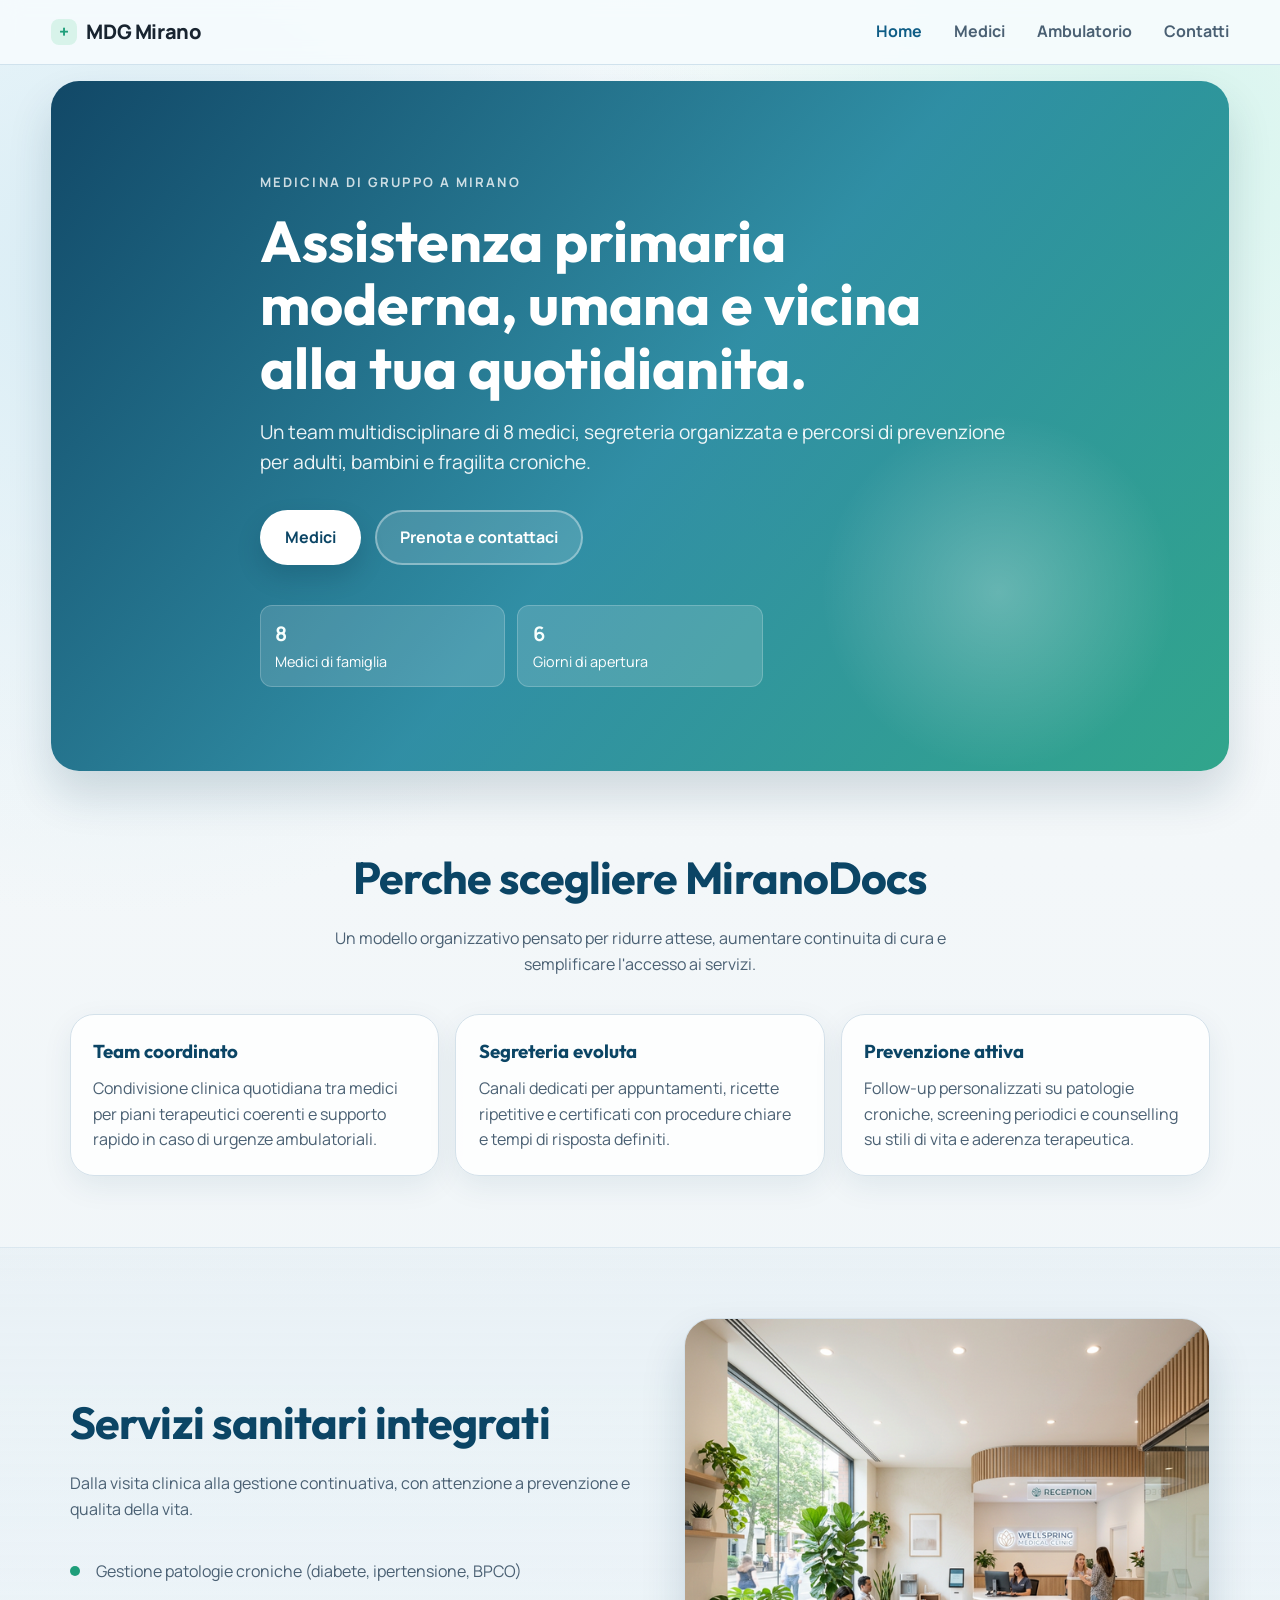
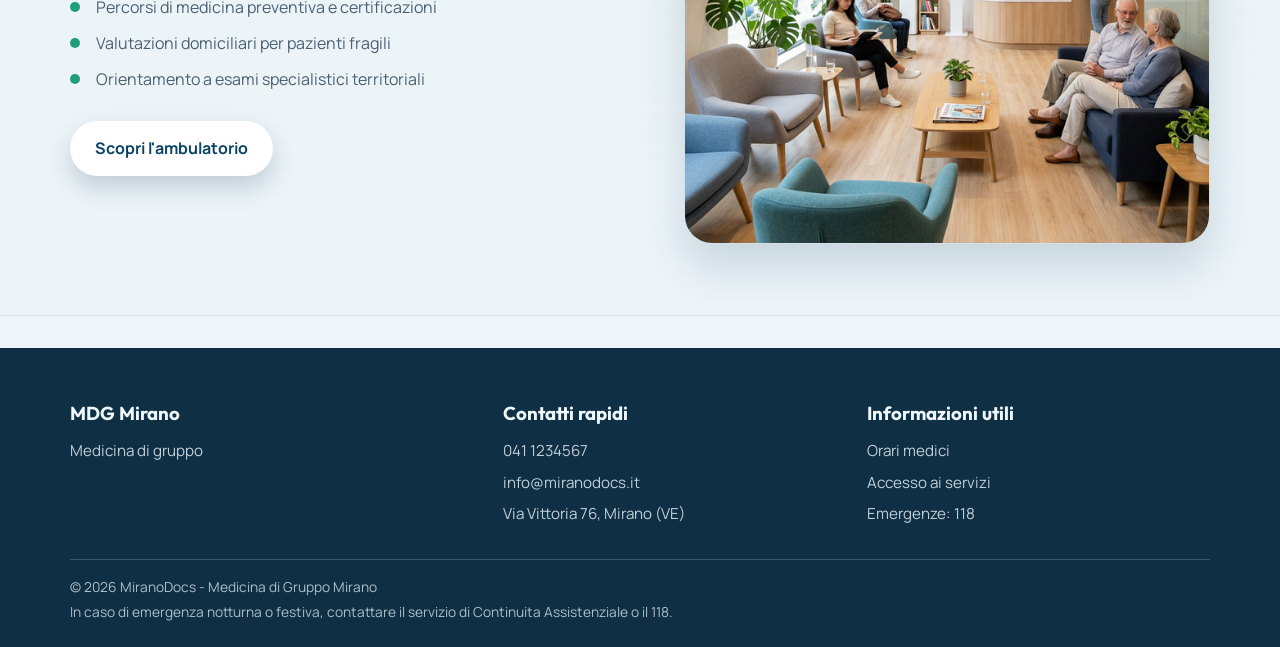
==== index.html @ ed3e9e65 "miranodocs" ====
<!DOCTYPE html>
<html lang="it">

<head>
    <meta charset="UTF-8">
    <meta name="viewport" content="width=device-width, initial-scale=1.0">
    <title>MiranoDocs | Medicina di Gruppo a Mirano</title>
    <meta name="description"
        content="MiranoDocs: medicina di gruppo a Mirano con 8 medici, segreteria dedicata, servizi integrati e percorsi di prevenzione per tutta la famiglia.">
    <link rel="stylesheet" href="style.css">
    <link rel="preconnect" href="https://fonts.googleapis.com">
    <link rel="preconnect" href="https://fonts.gstatic.com" crossorigin>
    <link href="https://fonts.googleapis.com/css2?family=Manrope:wght@400;500;600;700;800&family=Outfit:wght@500;600;700&display=swap"
        rel="stylesheet">
</head>

<body>
    <header id="header-placeholder"></header>

    <main>
        <section class="hero hero-home">
            <div class="container hero-content">
                <p class="eyebrow">Medicina di gruppo a Mirano</p>
                <h1>Assistenza primaria moderna, umana e vicina alla tua quotidianita.</h1>
                <p class="lead">Un team multidisciplinare di 8 medici, segreteria organizzata e percorsi di prevenzione
                    per adulti, bambini e fragilita croniche.</p>
                <div class="hero-actions">
                    <a href="medici.html" class="btn btn-primary">Medici</a>
                    <a href="contatti.html" class="btn btn-secondary">Prenota e contattaci</a>
                </div>
                <ul class="hero-metrics" aria-label="Dati principali MiranoDocs">
                    <li><strong>8</strong> Medici di famiglia</li>
                    <li><strong>6</strong> Giorni di apertura</li>
                </ul>
            </div>
        </section>

        <section class="section">
            <div class="container">
                <h2 class="section-title">Perche scegliere MiranoDocs</h2>
                <p class="section-subtitle">Un modello organizzativo pensato per ridurre attese, aumentare continuita di cura
                    e semplificare l'accesso ai servizi.</p>
                <div class="feature-grid">
                    <article class="surface-card">
                        <h3>Team coordinato</h3>
                        <p>Condivisione clinica quotidiana tra medici per piani terapeutici coerenti e supporto rapido in
                            caso di urgenze ambulatoriali.</p>
                    </article>
                    <article class="surface-card">
                        <h3>Segreteria evoluta</h3>
                        <p>Canali dedicati per appuntamenti, ricette ripetitive e certificati con procedure chiare e tempi
                            di risposta definiti.</p>
                    </article>
                    <article class="surface-card">
                        <h3>Prevenzione attiva</h3>
                        <p>Follow-up personalizzati su patologie croniche, screening periodici e counselling su stili di
                            vita e aderenza terapeutica.</p>
                    </article>
                </div>
            </div>
        </section>

        <section class="section section-alt">
            <div class="container split-layout">
                <div>
                    <h2 class="section-title left">Servizi sanitari integrati</h2>
                    <p class="section-subtitle left">Dalla visita clinica alla gestione continuativa, con attenzione a
                        prevenzione e qualita della vita.</p>
                    <ul class="check-list">
                        <li>Gestione patologie croniche (diabete, ipertensione, BPCO)</li>
                        <li>Percorsi di medicina preventiva e certificazioni</li>
                        <li>Valutazioni domiciliari per pazienti fragili</li>
                        <li>Orientamento a esami specialistici territoriali</li>
                    </ul>
                    <a href="ambulatorio.html" class="btn btn-primary">Scopri l'ambulatorio</a>
                </div>
                <figure class="media-card">
                    <img src="images/reception.png" alt="Area reception dell'ambulatorio MiranoDocs" loading="lazy">
                </figure>
            </div>
        </section>

    </main>

    <footer id="footer-placeholder"></footer>

    <script src="script.js"></script>
</body>

</html>
---- style.css ----
:root {
    --bg: #f3f7f9;
    --bg-strong: #e6eef2;
    --text: #182430;
    --text-muted: #4a6073;
    --brand: #0f5d86;
    --brand-strong: #0b4565;
    --accent: #1e9e7a;
    --accent-soft: #d8f3ea;
    --white: #ffffff;
    --stroke: #d4e1ea;
    --radius-md: 14px;
    --radius-lg: 24px;
    --shadow-sm: 0 10px 30px rgba(13, 60, 88, 0.08);
    --shadow-lg: 0 24px 44px rgba(10, 53, 79, 0.16);
}

* {
    margin: 0;
    padding: 0;
    box-sizing: border-box;
}

html,
body {
    width: 100%;
}

body {
    font-family: "Manrope", sans-serif;
    color: var(--text);
    background:
        radial-gradient(circle at 8% 12%, #d9edf5 0%, transparent 28%),
        radial-gradient(circle at 92% 6%, #d8f5ee 0%, transparent 24%),
        linear-gradient(180deg, #f7fbfd 0%, var(--bg) 38%, #edf4f8 100%);
    line-height: 1.6;
    overflow-x: hidden;
}

img {
    display: block;
    max-width: 100%;
}

a {
    color: inherit;
}

main {
    min-height: 70vh;
}

.container {
    width: min(1140px, 92%);
    margin-inline: auto;
}

header {
    position: sticky;
    top: 0;
    z-index: 120;
    display: flex;
    align-items: center;
    justify-content: space-between;
    padding: 1rem 4%;
    background: rgba(246, 251, 253, 0.92);
    backdrop-filter: blur(10px);
    border-bottom: 1px solid rgba(205, 223, 235, 0.9);
}

.logo {
    display: inline-flex;
    align-items: center;
    gap: 0.6rem;
    text-decoration: none;
    font-weight: 800;
    font-size: 1.25rem;
    letter-spacing: -0.02em;
}

.logo-mark {
    width: 1.6rem;
    height: 1.6rem;
    border-radius: 8px;
    display: inline-flex;
    align-items: center;
    justify-content: center;
    background: var(--accent-soft);
    color: var(--accent);
    font-size: 1.1rem;
    line-height: 1;
}

nav ul {
    display: flex;
    align-items: center;
    list-style: none;
    gap: 2rem;
}

nav a {
    text-decoration: none;
    font-weight: 700;
    color: var(--text-muted);
    transition: color 0.25s ease;
}

nav a:hover,
nav a:focus-visible,
nav a.active {
    color: var(--brand);
}

.hamburger {
    display: none;
    border: 0;
    background: transparent;
    cursor: pointer;
    flex-direction: column;
    gap: 5px;
    padding: 0.4rem;
}

.hamburger span {
    display: block;
    width: 24px;
    height: 3px;
    border-radius: 99px;
    background: var(--brand-strong);
    transition: transform 0.25s ease, opacity 0.25s ease;
}

.hamburger.active span:nth-child(1) {
    transform: translateY(8px) rotate(45deg);
}

.hamburger.active span:nth-child(2) {
    opacity: 0;
}

.hamburger.active span:nth-child(3) {
    transform: translateY(-8px) rotate(-45deg);
}

.hero {
    position: relative;
    isolation: isolate;
    padding: 6.5rem 0 5.25rem;
}

.hero::before {
    content: "";
    position: absolute;
    inset: 1rem 4% 0;
    border-radius: 28px;
    background: linear-gradient(130deg, rgba(9, 65, 97, 0.96) 0%, rgba(22, 128, 153, 0.88) 52%, rgba(20, 153, 123, 0.87) 100%);
    box-shadow: var(--shadow-lg);
    z-index: -1;
}

.hero-home::after {
    content: "";
    position: absolute;
    right: 8%;
    bottom: 0;
    width: clamp(220px, 28vw, 380px);
    aspect-ratio: 1 / 1;
    border-radius: 999px;
    background: radial-gradient(circle, rgba(255, 255, 255, 0.26) 0%, transparent 70%);
    z-index: -1;
}

.hero-content {
    color: var(--white);
    max-width: 760px;
}

.hero-content h1 {
    font-family: "Outfit", sans-serif;
    font-size: clamp(2rem, 5vw, 3.6rem);
    line-height: 1.1;
    margin-bottom: 1.1rem;
}

.eyebrow {
    display: inline-flex;
    margin-bottom: 1rem;
    font-size: 0.82rem;
    letter-spacing: 0.16em;
    text-transform: uppercase;
    font-weight: 700;
    color: rgba(255, 255, 255, 0.78);
}

.lead {
    max-width: 64ch;
    font-size: clamp(1rem, 1.9vw, 1.2rem);
    color: rgba(255, 255, 255, 0.92);
}

.hero-actions {
    display: flex;
    flex-wrap: wrap;
    gap: 0.85rem;
    margin-top: 2rem;
}

.btn {
    text-decoration: none;
    display: inline-flex;
    align-items: center;
    justify-content: center;
    border-radius: 999px;
    padding: 0.78rem 1.45rem;
    font-weight: 700;
    border: 2px solid transparent;
    transition: transform 0.25s ease, box-shadow 0.25s ease, background 0.25s ease;
}

.btn-primary {
    background: var(--white);
    color: var(--brand-strong);
    box-shadow: 0 12px 24px rgba(7, 41, 60, 0.18);
}

.btn-secondary {
    background: rgba(255, 255, 255, 0.14);
    border-color: rgba(255, 255, 255, 0.36);
    color: var(--white);
}

.btn:hover,
.btn:focus-visible {
    transform: translateY(-2px);
}

.hero-metrics {
    display: grid;
    grid-template-columns: repeat(3, minmax(0, 1fr));
    list-style: none;
    gap: 0.75rem;
    margin-top: 2.5rem;
}

.hero-metrics li {
    background: rgba(255, 255, 255, 0.14);
    border: 1px solid rgba(255, 255, 255, 0.2);
    padding: 0.8rem 0.9rem;
    border-radius: 12px;
    font-size: 0.9rem;
}

.hero-metrics strong {
    display: block;
    font-size: 1.25rem;
    color: #f7fffd;
}

.hero-inner {
    padding-bottom: 4.8rem;
}

.hero-content.compact {
    max-width: 700px;
}

.section {
    padding: 4.4rem 0;
}

.section-alt {
    background: linear-gradient(180deg, rgba(219, 233, 241, 0.35) 0%, rgba(236, 245, 250, 0.55) 100%);
    border-top: 1px solid rgba(194, 214, 227, 0.45);
    border-bottom: 1px solid rgba(194, 214, 227, 0.45);
}

.page-hero {
    padding-bottom: 2.6rem;
}

.section-title {
    font-family: "Outfit", sans-serif;
    font-size: clamp(1.8rem, 3.5vw, 2.8rem);
    color: var(--brand-strong);
    letter-spacing: -0.02em;
    margin-bottom: 0.8rem;
    text-align: center;
}

.section-title.left,
.section-subtitle.left {
    text-align: left;
}

.section-subtitle {
    max-width: 68ch;
    margin: 0 auto 2.3rem;
    text-align: center;
    color: var(--text-muted);
}

.feature-grid,
.path-grid {
    display: grid;
    grid-template-columns: repeat(3, minmax(0, 1fr));
    gap: 1rem;
}

.surface-card,
.path-card,
.access-item,
.contact-card,
.cta-strip {
    background: rgba(255, 255, 255, 0.86);
    border: 1px solid var(--stroke);
    border-radius: var(--radius-lg);
    box-shadow: var(--shadow-sm);
}

.surface-card,
.path-card,
.access-item,
.contact-card {
    padding: 1.4rem;
}

.surface-card h3,
.path-card h3,
.access-item h3 {
    font-family: "Outfit", sans-serif;
    margin-bottom: 0.55rem;
    color: var(--brand-strong);
}

.surface-card p,
.path-card p,
.access-item p,
.contact-card p {
    color: var(--text-muted);
}

.split-layout {
    display: grid;
    grid-template-columns: 1.05fr 0.95fr;
    gap: 2rem;
    align-items: center;
}

.check-list {
    list-style: none;
    margin: 1.4rem 0 1.8rem;
    display: grid;
    gap: 0.65rem;
}

.check-list li {
    position: relative;
    padding-left: 1.6rem;
    color: var(--text-muted);
}

.check-list li::before {
    content: "";
    position: absolute;
    left: 0;
    top: 0.45rem;
    width: 0.62rem;
    height: 0.62rem;
    border-radius: 99px;
    background: var(--accent);
}

.media-card {
    border-radius: 28px;
    overflow: hidden;
    border: 1px solid var(--stroke);
    box-shadow: var(--shadow-lg);
}

.media-card img {
    width: 100%;
    height: 100%;
    min-height: 320px;
    object-fit: cover;
}

.doctors-grid {
    display: grid;
    grid-template-columns: repeat(auto-fit, minmax(240px, 1fr));
    gap: 1rem;
}

.doctor-card {
    background: var(--white);
    border: 1px solid var(--stroke);
    border-radius: var(--radius-lg);
    overflow: hidden;
    box-shadow: var(--shadow-sm);
}

.doctor-card img {
    width: 100%;
    height: 270px;
    object-fit: cover;
}

.doctor-info {
    padding: 1rem;
}

.doctor-specialty {
    color: var(--brand);
    font-weight: 800;
    font-size: 0.78rem;
    letter-spacing: 0.08em;
    text-transform: uppercase;
}

.doctor-name {
    margin: 0.35rem 0 0.5rem;
    color: var(--brand-strong);
    font-family: "Outfit", sans-serif;
    font-size: 1.25rem;
}

.doctor-bio {
    color: var(--text-muted);
    margin-bottom: 0.9rem;
}

.doctor-meta {
    font-size: 0.92rem;
    margin-bottom: 0.3rem;
}

.doctor-meta a {
    color: var(--brand);
    text-decoration: none;
}

.view-hours-btn {
    margin-top: 0.85rem;
    width: 100%;
    border: 0;
    border-radius: 12px;
    padding: 0.72rem 0.9rem;
    background: var(--brand-strong);
    color: var(--white);
    font-weight: 700;
    cursor: pointer;
}

.modal {
    display: none;
    position: fixed;
    inset: 0;
    z-index: 300;
    background: rgba(11, 43, 62, 0.55);
    backdrop-filter: blur(4px);
    align-items: center;
    justify-content: center;
    padding: 1rem;
}

.modal-content {
    background: var(--white);
    border-radius: var(--radius-lg);
    border: 1px solid var(--stroke);
    width: min(560px, 100%);
    padding: 1.3rem;
    position: relative;
    box-shadow: var(--shadow-lg);
}

.modal-header h2 {
    margin: 0.2rem 0 0.35rem;
    font-family: "Outfit", sans-serif;
    color: var(--brand-strong);
}

.close-modal {
    position: absolute;
    top: 0.35rem;
    right: 0.55rem;
    border: 0;
    background: transparent;
    font-size: 2rem;
    line-height: 1;
    color: var(--text-muted);
    cursor: pointer;
}

.hours-table {
    width: 100%;
    border-collapse: collapse;
}

.hours-table td {
    padding: 0.75rem 0;
    border-bottom: 1px solid #e7eff4;
    color: var(--text-muted);
}

.hours-table td:last-child {
    text-align: right;
    color: var(--brand-strong);
    font-weight: 700;
}

.modal-hours-table {
    margin-top: 0.6rem;
}

.access-list {
    display: grid;
    grid-template-columns: repeat(2, minmax(0, 1fr));
    gap: 1rem;
}

.cta-strip {
    padding: 1.6rem;
    display: flex;
    align-items: center;
    justify-content: space-between;
    gap: 1rem;
}

.cta-strip h2 {
    font-family: "Outfit", sans-serif;
    color: var(--brand-strong);
    margin-bottom: 0.4rem;
}

.contact-layout {
    display: grid;
    grid-template-columns: repeat(2, minmax(0, 1fr));
    gap: 1rem;
}

.contact-card h2 {
    font-family: "Outfit", sans-serif;
    margin-bottom: 1rem;
    color: var(--brand-strong);
}

.contact-list {
    list-style: none;
    display: grid;
    gap: 0.8rem;
}

.contact-list li {
    display: grid;
    gap: 0.24rem;
    padding-bottom: 0.78rem;
    border-bottom: 1px solid #e6eff5;
}

.contact-list li:last-child {
    border-bottom: 0;
    padding-bottom: 0;
}

.contact-list strong {
    color: var(--brand-strong);
}

.contact-list a {
    color: var(--brand);
    text-decoration: none;
}

.helper-text {
    color: var(--text-muted);
    font-size: 0.9rem;
    margin-top: 0.8rem;
}

.map-wrap {
    border-radius: 28px;
    overflow: hidden;
    border: 1px solid var(--stroke);
    box-shadow: var(--shadow-lg);
    min-height: 360px;
}

.map-wrap iframe {
    width: 100%;
    min-height: 360px;
    border: 0;
}

footer {
    background: #0e2f44;
    color: #eef7fc;
    padding: 3.2rem 0 1.5rem;
    margin-top: 2rem;
}

.footer-content {
    display: grid;
    grid-template-columns: 1.2fr 1fr 1fr;
    gap: 1.3rem;
}

.footer-content h3 {
    font-family: "Outfit", sans-serif;
    margin-bottom: 0.65rem;
}

.footer-content p,
.footer-content li {
    color: rgba(238, 247, 252, 0.8);
    font-size: 0.95rem;
}

.footer-content ul {
    list-style: none;
    display: grid;
    gap: 0.45rem;
}

.footer-content a {
    text-decoration: none;
}

.footer-bottom {
    width: min(1140px, 92%);
    margin: 2rem auto 0;
    padding-top: 1rem;
    border-top: 1px solid rgba(233, 245, 251, 0.2);
    font-size: 0.86rem;
    color: rgba(233, 245, 251, 0.72);
    display: grid;
    gap: 0.22rem;
}

:focus-visible {
    outline: 3px solid rgba(30, 158, 122, 0.55);
    outline-offset: 2px;
}

@media (max-width: 1024px) {
    nav ul {
        position: fixed;
        top: 60px;
        left: 0;
        right: 0;
        width: 100%;
        max-height: 0;
        overflow: hidden;
        opacity: 0;
        transform: translateY(-14px);
        pointer-events: none;
        background: #f7fcff;
        border-bottom: 1px solid #d0e3ef;
        flex-direction: column;
        align-items: flex-start;
        padding: 0 1.4rem;
        gap: 1.2rem;
        transition: max-height 0.25s ease, opacity 0.2s ease, transform 0.2s ease;
        z-index: 150;
    }

    nav ul.active {
        max-height: 70vh;
        padding: 1rem 1.4rem 1.4rem;
        opacity: 1;
        transform: translateY(0);
        pointer-events: auto;
    }

    .hamburger {
        display: inline-flex;
        margin-left: auto;
        z-index: 170;
    }

    .feature-grid,
    .path-grid,
    .access-list,
    .contact-layout {
        grid-template-columns: repeat(2, minmax(0, 1fr));
    }

    .split-layout,
    .footer-content {
        grid-template-columns: 1fr;
    }

    .hero-metrics {
        grid-template-columns: repeat(3, minmax(0, 1fr));
    }
}

@media (max-width: 760px) {
    header {
        padding-inline: 5%;
    }

    .hero {
        padding: 2rem 1rem
    }

    .hero::before {
        inset: 0.6rem 3.6% 0;
        border-radius: 20px;
    }

    .hero-content {
        padding-inline: 0.35rem;
    }

    .hero-actions {
        width: 100%;
    }

    .btn {
        width: 100%;
    }

    .hero-metrics,
    .feature-grid,
    .path-grid,
    .access-list,
    .contact-layout {
        grid-template-columns: 1fr;
    }

    .section {
        padding: 3.4rem 0;
    }

    .cta-strip {
        flex-direction: column;
        align-items: flex-start;
    }

    .doctor-card img {
        height: 240px;
    }

    .hours-table td {
        font-size: 0.92rem;
    }

    .hours-table td:last-child {
        width: 46%;
    }
}
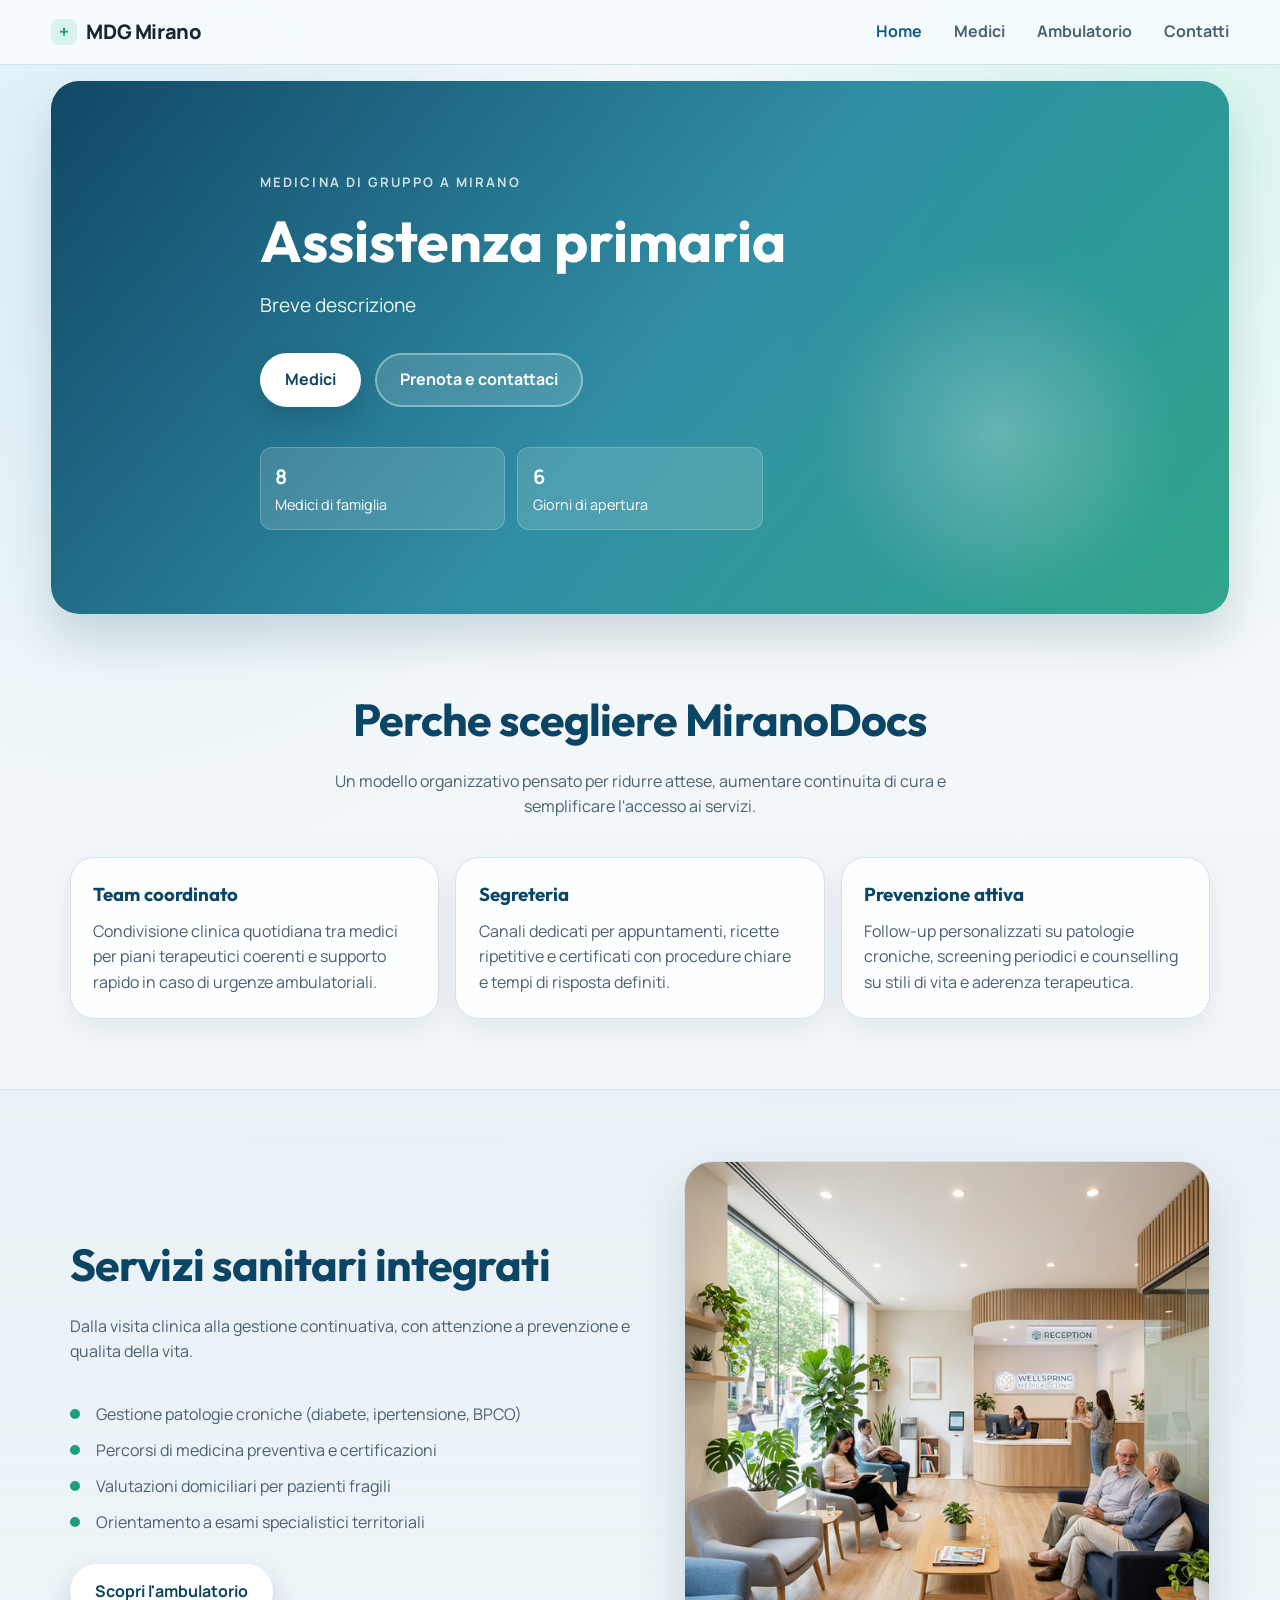
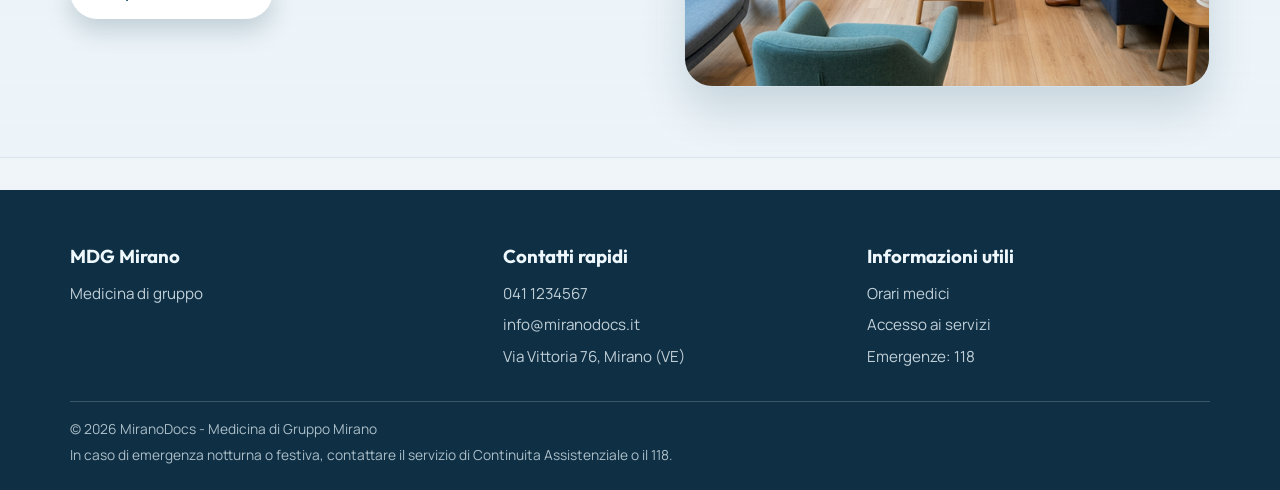
==== commit b810a3a3: "Update" ====
--- a/index.html
+++ b/index.html
@@ -21,9 +21,8 @@
         <section class="hero hero-home">
             <div class="container hero-content">
                 <p class="eyebrow">Medicina di gruppo a Mirano</p>
-                <h1>Assistenza primaria moderna, umana e vicina alla tua quotidianita.</h1>
-                <p class="lead">Un team multidisciplinare di 8 medici, segreteria organizzata e percorsi di prevenzione
-                    per adulti, bambini e fragilita croniche.</p>
+                <h1>Assistenza primaria</h1>
+                <p class="lead">Breve descrizione</p>
                 <div class="hero-actions">
                     <a href="medici.html" class="btn btn-primary">Medici</a>
                     <a href="contatti.html" class="btn btn-secondary">Prenota e contattaci</a>
@@ -47,7 +46,7 @@
                             caso di urgenze ambulatoriali.</p>
                     </article>
                     <article class="surface-card">
-                        <h3>Segreteria evoluta</h3>
+                        <h3>Segreteria</h3>
                         <p>Canali dedicati per appuntamenti, ricette ripetitive e certificati con procedure chiare e tempi
                             di risposta definiti.</p>
                     </article>
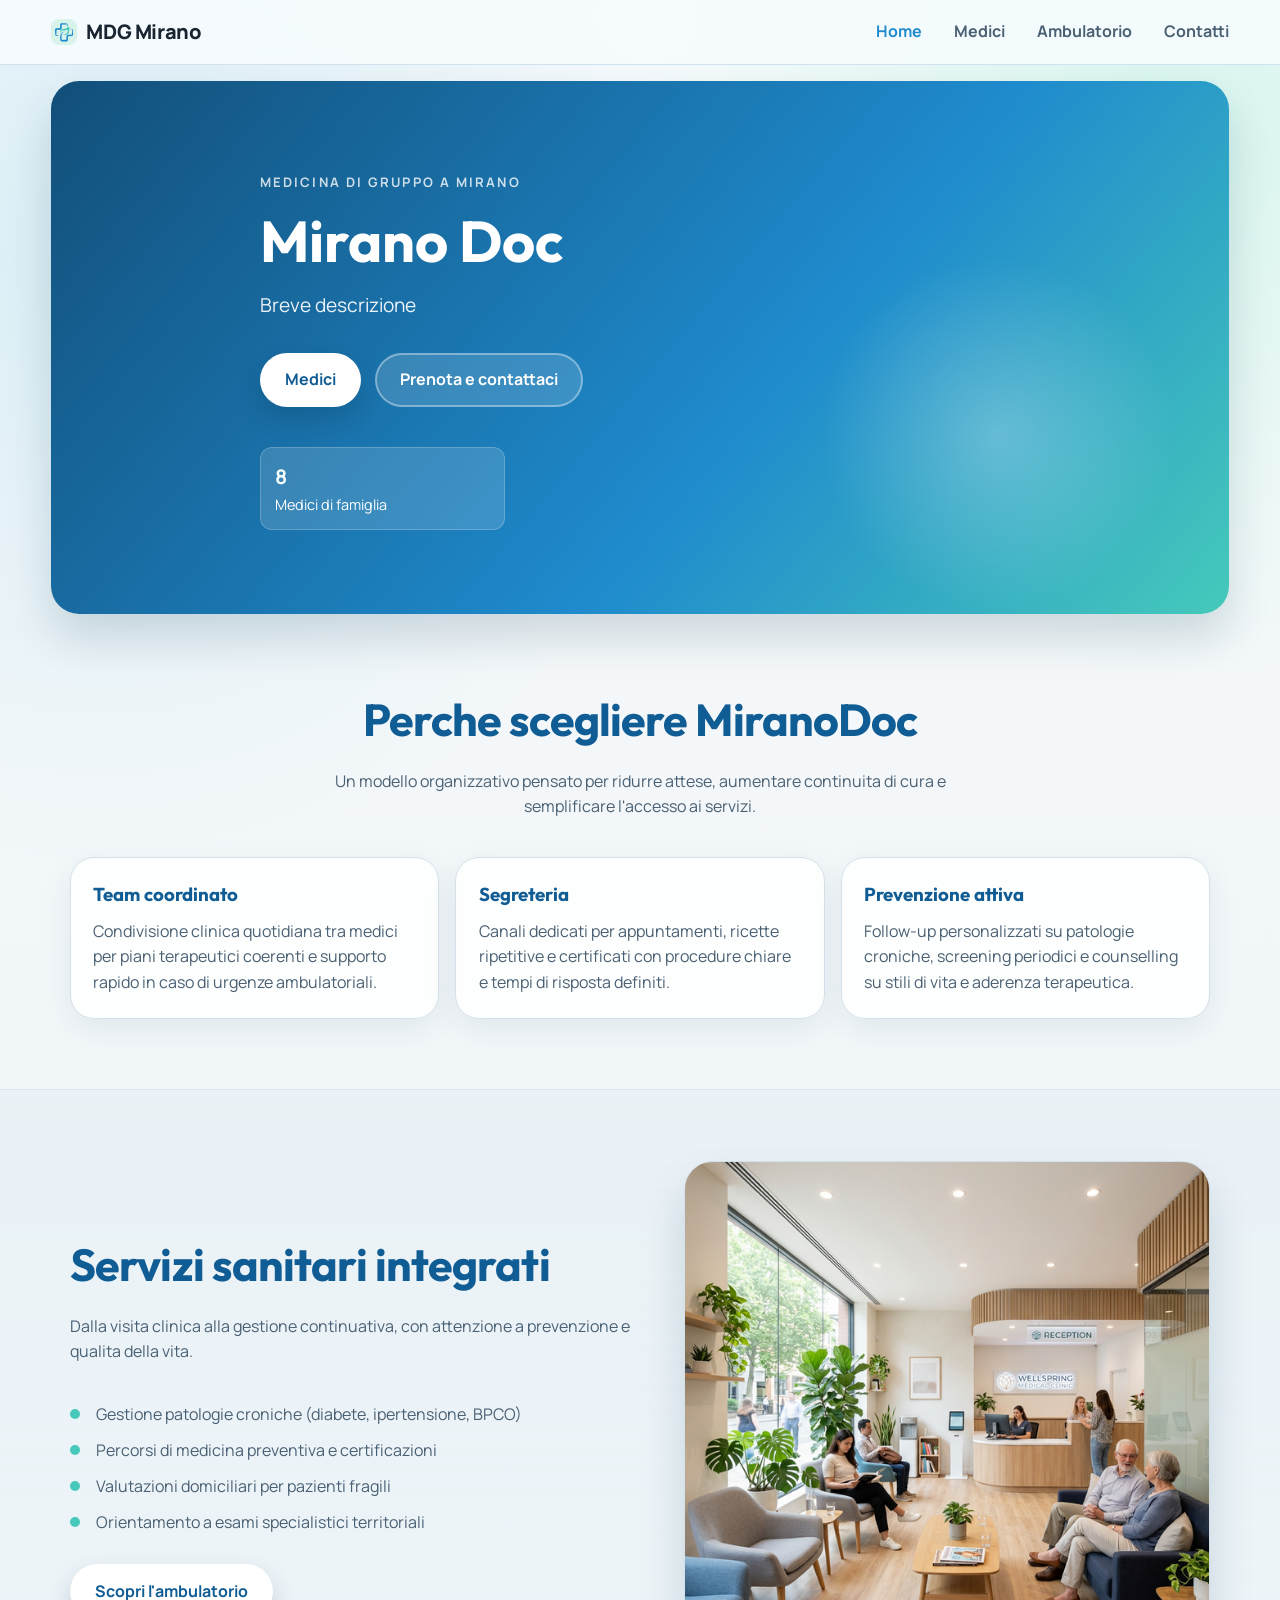
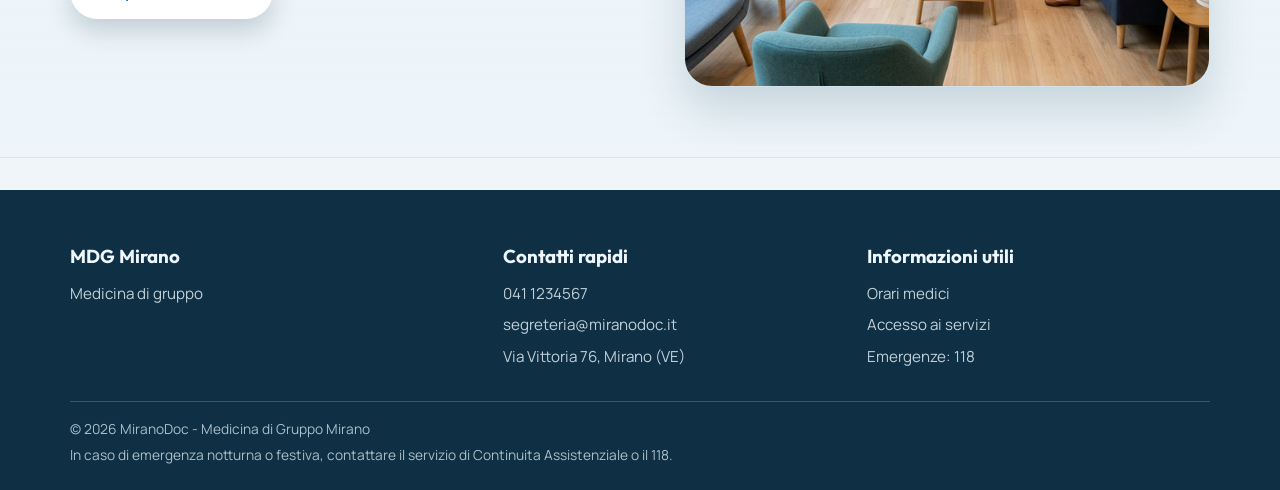
==== commit cfd9b6b1: "Mod" ====
--- a/index.html
+++ b/index.html
@@ -4,9 +4,8 @@
 <head>
     <meta charset="UTF-8">
     <meta name="viewport" content="width=device-width, initial-scale=1.0">
-    <title>MiranoDocs | Medicina di Gruppo a Mirano</title>
-    <meta name="description"
-        content="MiranoDocs: medicina di gruppo a Mirano con 8 medici, segreteria dedicata, servizi integrati e percorsi di prevenzione per tutta la famiglia.">
+    <title>MiranoDoc</title>
+    <link rel="shortcut icon" href="images/icon.png" type="image/x-icon">
     <link rel="stylesheet" href="style.css">
     <link rel="preconnect" href="https://fonts.googleapis.com">
     <link rel="preconnect" href="https://fonts.gstatic.com" crossorigin>
@@ -21,22 +20,21 @@
         <section class="hero hero-home">
             <div class="container hero-content">
                 <p class="eyebrow">Medicina di gruppo a Mirano</p>
-                <h1>Assistenza primaria</h1>
+                <h1>Mirano Doc</h1>
                 <p class="lead">Breve descrizione</p>
                 <div class="hero-actions">
                     <a href="medici.html" class="btn btn-primary">Medici</a>
                     <a href="contatti.html" class="btn btn-secondary">Prenota e contattaci</a>
                 </div>
-                <ul class="hero-metrics" aria-label="Dati principali MiranoDocs">
+                <ul class="hero-metrics" aria-label="Dati principali MiranoDoc">
                     <li><strong>8</strong> Medici di famiglia</li>
-                    <li><strong>6</strong> Giorni di apertura</li>
                 </ul>
             </div>
         </section>
 
         <section class="section">
             <div class="container">
-                <h2 class="section-title">Perche scegliere MiranoDocs</h2>
+                <h2 class="section-title">Perche scegliere MiranoDoc</h2>
                 <p class="section-subtitle">Un modello organizzativo pensato per ridurre attese, aumentare continuita di cura
                     e semplificare l'accesso ai servizi.</p>
                 <div class="feature-grid">
@@ -74,7 +72,7 @@
                     <a href="ambulatorio.html" class="btn btn-primary">Scopri l'ambulatorio</a>
                 </div>
                 <figure class="media-card">
-                    <img src="images/reception.png" alt="Area reception dell'ambulatorio MiranoDocs" loading="lazy">
+                    <img src="images/reception.png" alt="Area reception dell'ambulatorio MiranoDoc" loading="lazy">
                 </figure>
             </div>
         </section>
--- a/style.css
+++ b/style.css
@@ -3,9 +3,9 @@
     --bg-strong: #e6eef2;
     --text: #182430;
     --text-muted: #4a6073;
-    --brand: #0f5d86;
-    --brand-strong: #0b4565;
-    --accent: #1e9e7a;
+    --brand: #1f8bcd;
+    --brand-strong: #105c94;
+    --accent: #46c9bb;
     --accent-soft: #d8f3ea;
     --white: #ffffff;
     --stroke: #d4e1ea;
@@ -153,7 +153,7 @@
     position: absolute;
     inset: 1rem 4% 0;
     border-radius: 28px;
-    background: linear-gradient(130deg, rgba(9, 65, 97, 0.96) 0%, rgba(22, 128, 153, 0.88) 52%, rgba(20, 153, 123, 0.87) 100%);
+    background: linear-gradient(130deg, #124f7a 0%, #1f8bcd 60%, #46c9bb 100%);
     box-shadow: var(--shadow-lg);
     z-index: -1;
 }
@@ -409,7 +409,7 @@
 }
 
 .doctor-specialty {
-    color: var(--brand);
+    color: var(--brand-strong);
     font-weight: 800;
     font-size: 0.78rem;
     letter-spacing: 0.08em;
@@ -476,6 +476,30 @@
     margin: 0.2rem 0 0.35rem;
     font-family: "Outfit", sans-serif;
     color: var(--brand-strong);
+}
+
+.location-grid {
+    display: grid;
+    grid-template-columns: repeat(auto-fit, minmax(240px, 1fr));
+    gap: 0.9rem;
+}
+
+.location-card {
+    background: #f7fbfd;
+    border: 1px solid var(--stroke);
+    border-radius: 16px;
+    padding: 0.9rem;
+}
+
+.location-card h3 {
+    font-family: "Outfit", sans-serif;
+    margin-bottom: 0.45rem;
+    color: var(--brand-strong);
+}
+
+.location-address {
+    color: var(--text-muted);
+    margin-bottom: 0.45rem;
 }
 
 .close-modal {
@@ -740,8 +764,46 @@
         height: 240px;
     }
 
+    .modal {
+        padding: 0.6rem;
+        align-items: flex-end;
+    }
+
+    .modal-content {
+        width: 100%;
+        max-height: 98vh;
+        overflow-y: auto;
+        border-radius: 18px 18px 0 0;
+        padding: 1rem 1rem 1.1rem;
+    }
+
+    .modal-header h2 {
+        font-size: 1.35rem;
+    }
+
+    .location-grid {
+        grid-template-columns: 1fr;
+    }
+
+    .location-card {
+        padding: 0.85rem;
+    }
+
+    .close-modal {
+        top: 0.4rem;
+        right: 0.6rem;
+        width: 40px;
+        height: 40px;
+        border-radius: 999px;
+        display: inline-flex;
+        align-items: center;
+        justify-content: center;
+        background: #f2f7fa;
+    }
+
     .hours-table td {
         font-size: 0.92rem;
+        padding: 0.6rem 0;
     }
 
     .hours-table td:last-child {
